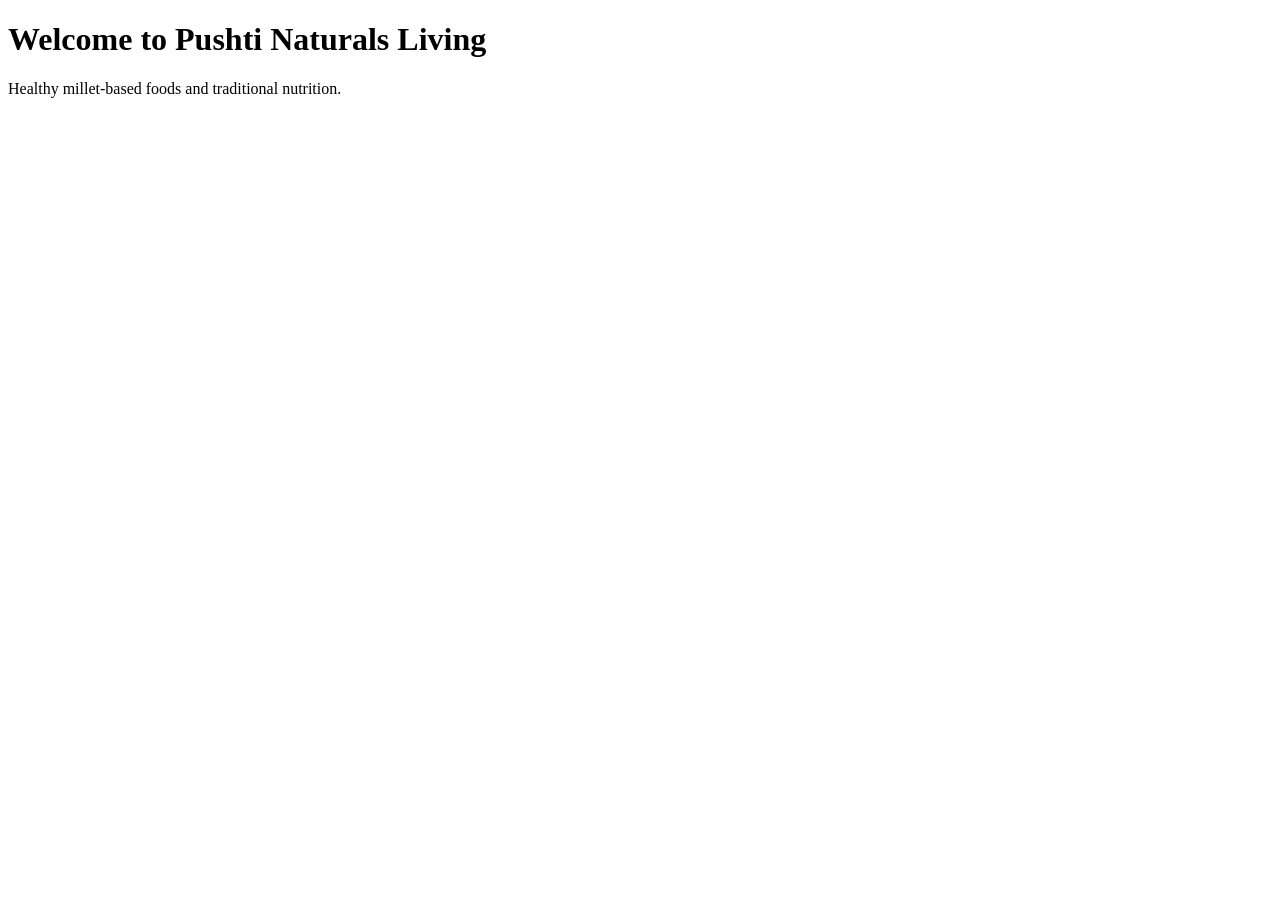
==== index.html @ 0b905f30 "Create index.html" ====
<!DOCTYPE html>
<html>
<head>
    <title>Pushti Naturals Living</title>
</head>
<body>
    <h1>Welcome to Pushti Naturals Living</h1>
    <p>Healthy millet-based foods and traditional nutrition.</p>
</body>
</html>
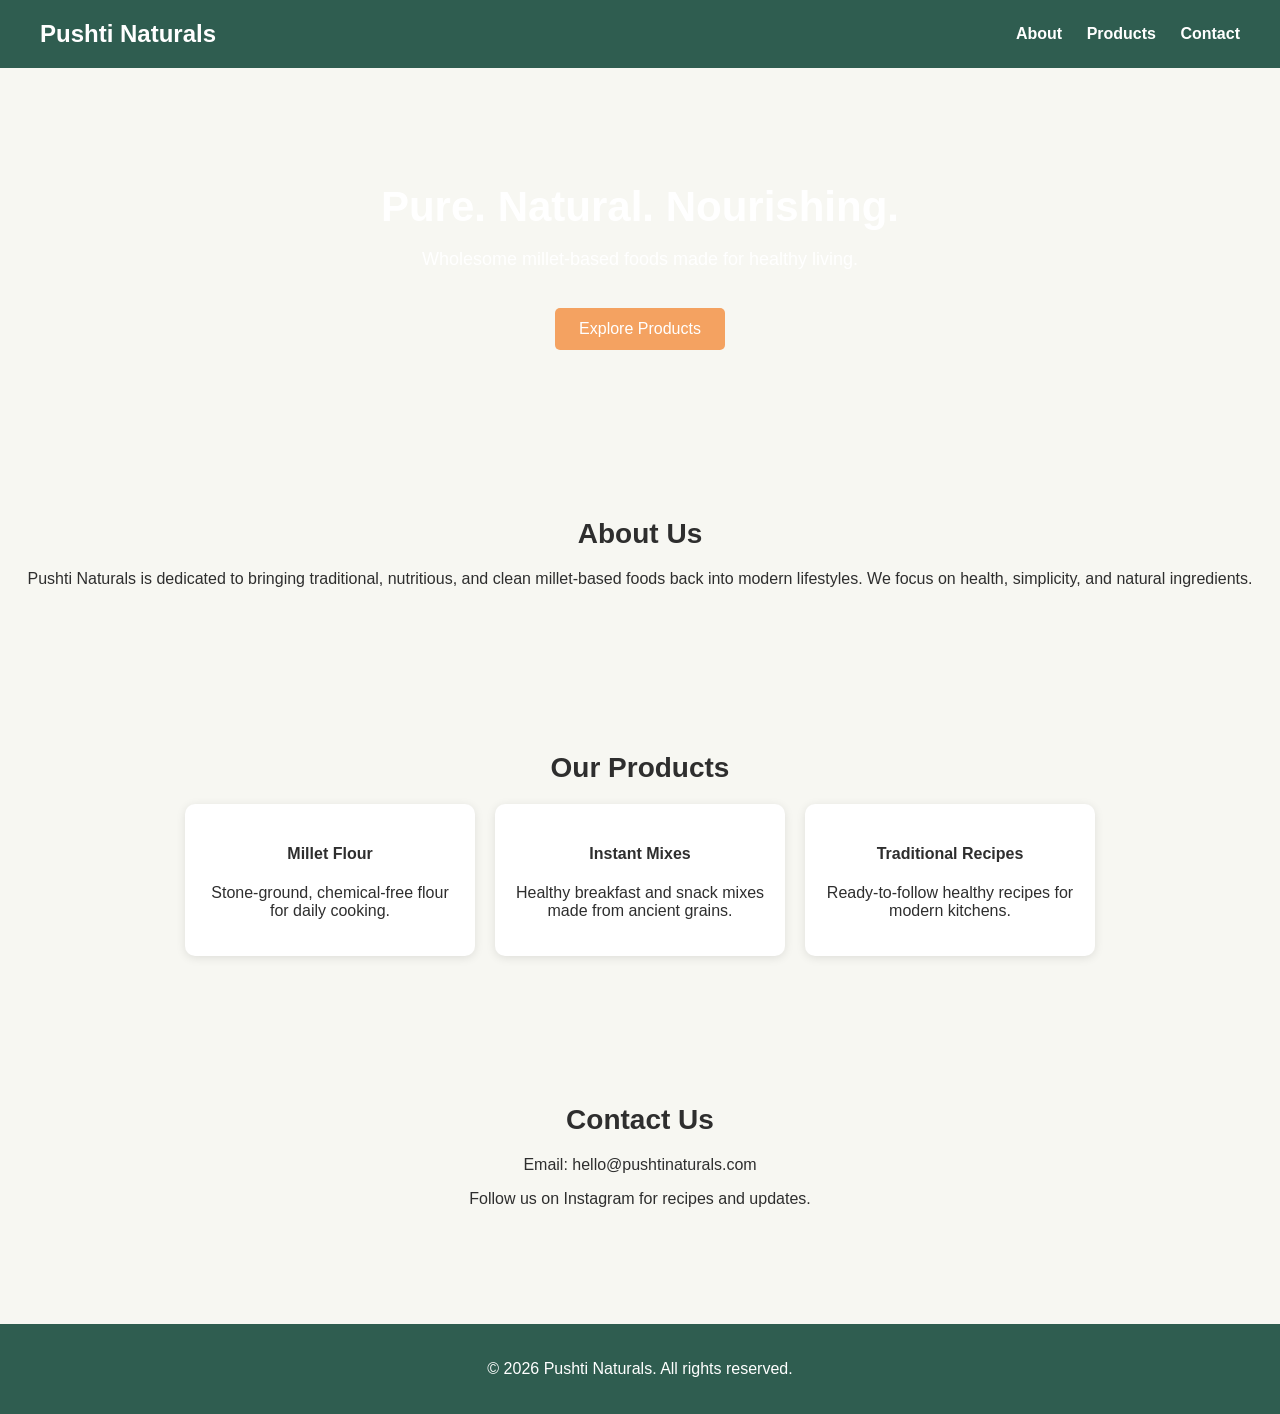
==== commit 7ea74fa0: "Revamp index.html with new layout and styles Updated the HTML structure and added styles for better " ====
--- a/index.html
+++ b/index.html
@@ -1,10 +1,171 @@
 <!DOCTYPE html>
-<html>
+<html lang="en">
 <head>
-    <title>Pushti Naturals Living</title>
+  <meta charset="UTF-8" />
+  <meta name="viewport" content="width=device-width, initial-scale=1.0" />
+  <title>Pushti Naturals</title>
+
+  <style>
+    body {
+      margin: 0;
+      font-family: Arial, sans-serif;
+      background-color: #f7f7f2;
+      color: #2e2e2e;
+    }
+
+    header {
+      background: #2f5d50;
+      color: white;
+      padding: 20px 40px;
+      display: flex;
+      justify-content: space-between;
+      align-items: center;
+    }
+
+    header h1 {
+      margin: 0;
+      font-size: 24px;
+    }
+
+    nav a {
+      color: white;
+      margin-left: 20px;
+      text-decoration: none;
+      font-weight: bold;
+    }
+
+    .hero {
+      text-align: center;
+      padding: 80px 20px;
+      background: url('https://images.unsplash.com/photo-1505576399279-565b52d4ac71') center/cover;
+      color: white;
+    }
+
+    .hero h2 {
+      font-size: 42px;
+      margin-bottom: 10px;
+    }
+
+    .hero p {
+      font-size: 18px;
+    }
+
+    .btn {
+      display: inline-block;
+      margin-top: 20px;
+      padding: 12px 24px;
+      background: #f4a261;
+      color: white;
+      text-decoration: none;
+      border-radius: 5px;
+    }
+
+    .section {
+      padding: 60px 20px;
+      text-align: center;
+    }
+
+    .section h3 {
+      font-size: 28px;
+      margin-bottom: 20px;
+    }
+
+    .products {
+      display: flex;
+      justify-content: center;
+      flex-wrap: wrap;
+      gap: 20px;
+    }
+
+    .card {
+      background: white;
+      padding: 20px;
+      width: 250px;
+      border-radius: 10px;
+      box-shadow: 0 2px 10px rgba(0,0,0,0.1);
+    }
+
+    footer {
+      background: #2f5d50;
+      color: white;
+      text-align: center;
+      padding: 20px;
+      margin-top: 40px;
+    }
+
+    @media (max-width: 768px) {
+      .hero h2 {
+        font-size: 28px;
+      }
+
+      .products {
+        flex-direction: column;
+        align-items: center;
+      }
+    }
+  </style>
 </head>
+
 <body>
-    <h1>Welcome to Pushti Naturals Living</h1>
-    <p>Healthy millet-based foods and traditional nutrition.</p>
+
+  <!-- Header -->
+  <header>
+    <h1>Pushti Naturals</h1>
+    <nav>
+      <a href="#about">About</a>
+      <a href="#products">Products</a>
+      <a href="#contact">Contact</a>
+    </nav>
+  </header>
+
+  <!-- Hero Section -->
+  <section class="hero">
+    <h2>Pure. Natural. Nourishing.</h2>
+    <p>Wholesome millet-based foods made for healthy living.</p>
+    <a href="#products" class="btn">Explore Products</a>
+  </section>
+
+  <!-- About -->
+  <section class="section" id="about">
+    <h3>About Us</h3>
+    <p>
+      Pushti Naturals is dedicated to bringing traditional, nutritious, and clean millet-based foods
+      back into modern lifestyles. We focus on health, simplicity, and natural ingredients.
+    </p>
+  </section>
+
+  <!-- Products -->
+  <section class="section" id="products">
+    <h3>Our Products</h3>
+    <div class="products">
+      <div class="card">
+        <h4>Millet Flour</h4>
+        <p>Stone-ground, chemical-free flour for daily cooking.</p>
+      </div>
+
+      <div class="card">
+        <h4>Instant Mixes</h4>
+        <p>Healthy breakfast and snack mixes made from ancient grains.</p>
+      </div>
+
+      <div class="card">
+        <h4>Traditional Recipes</h4>
+        <p>Ready-to-follow healthy recipes for modern kitchens.</p>
+      </div>
+    </div>
+  </section>
+
+  <!-- Contact -->
+  <section class="section" id="contact">
+    <h3>Contact Us</h3>
+    <p>Email: hello@pushtinaturals.com</p>
+    <p>Follow us on Instagram for recipes and updates.</p>
+  </section>
+
+  <!-- Footer -->
+  <footer>
+    <p>© 2026 Pushti Naturals. All rights reserved.</p>
+  </footer>
+
 </body>
 </html>
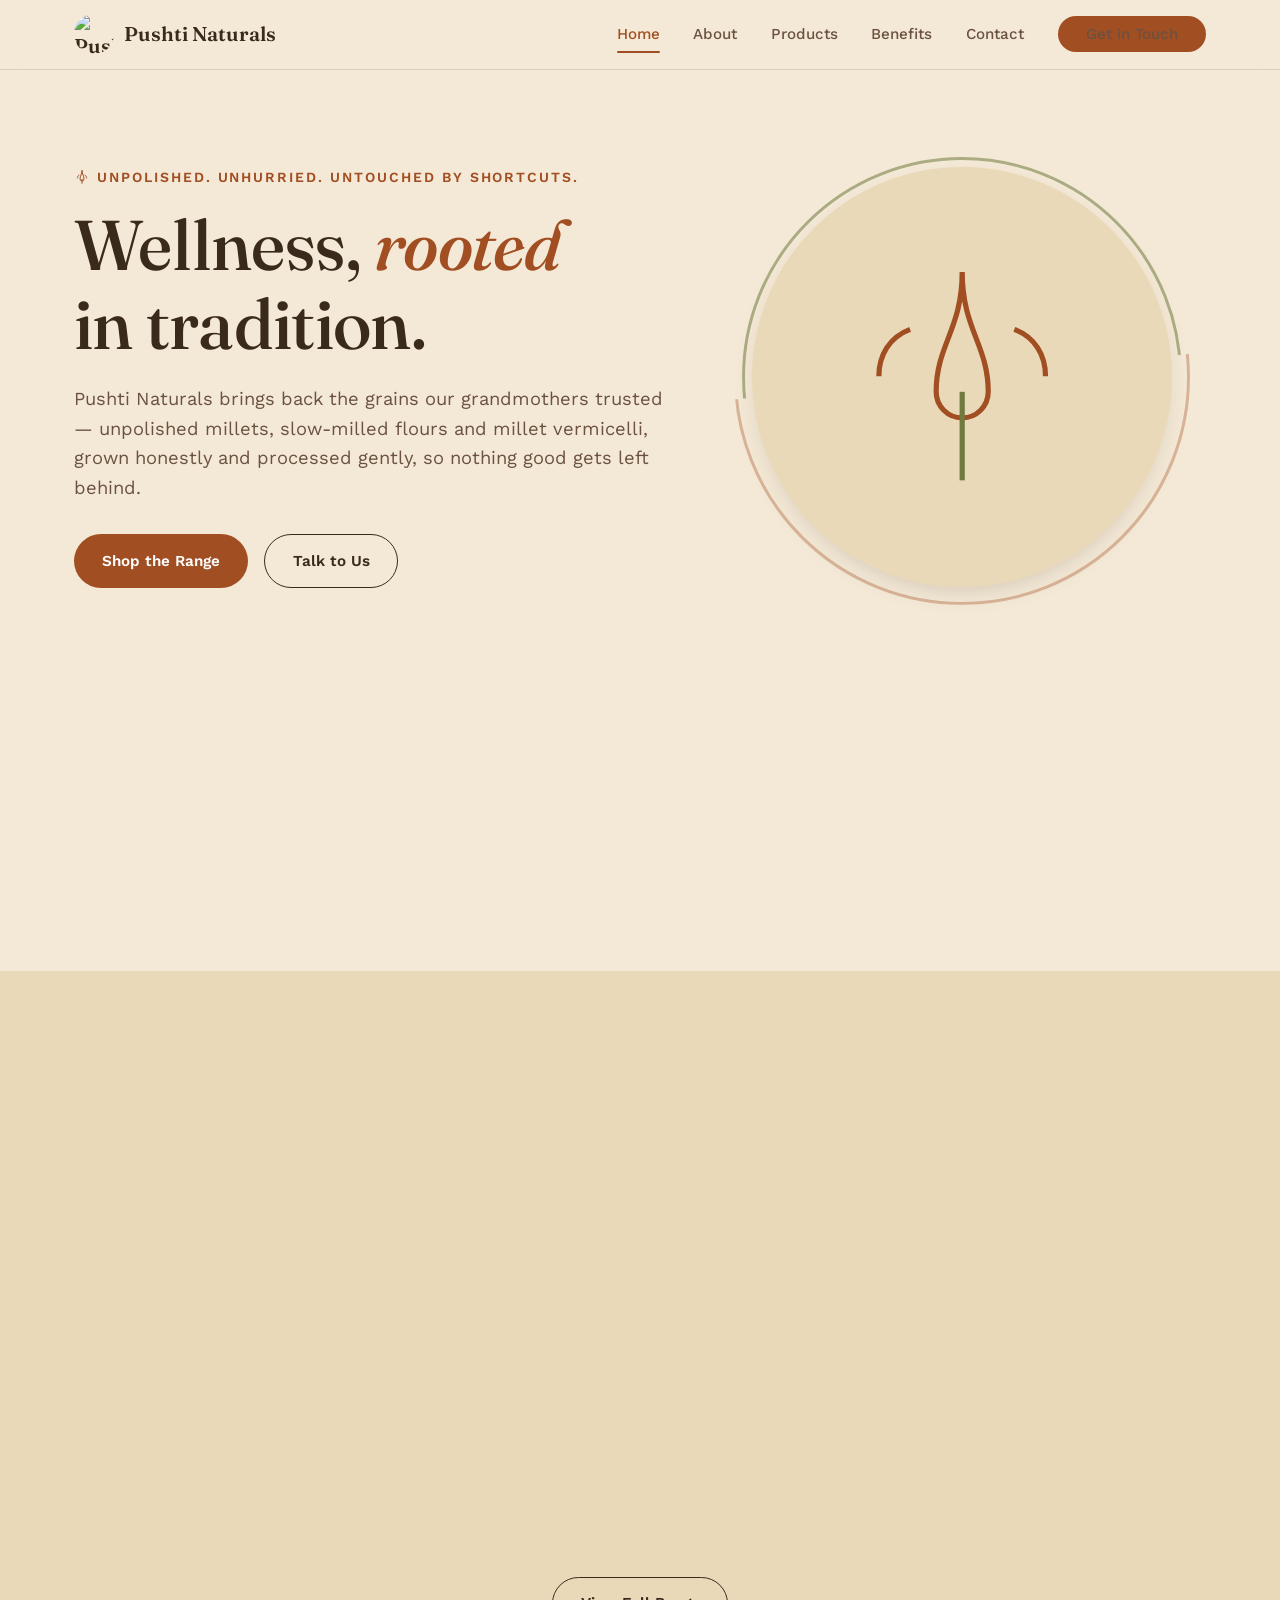
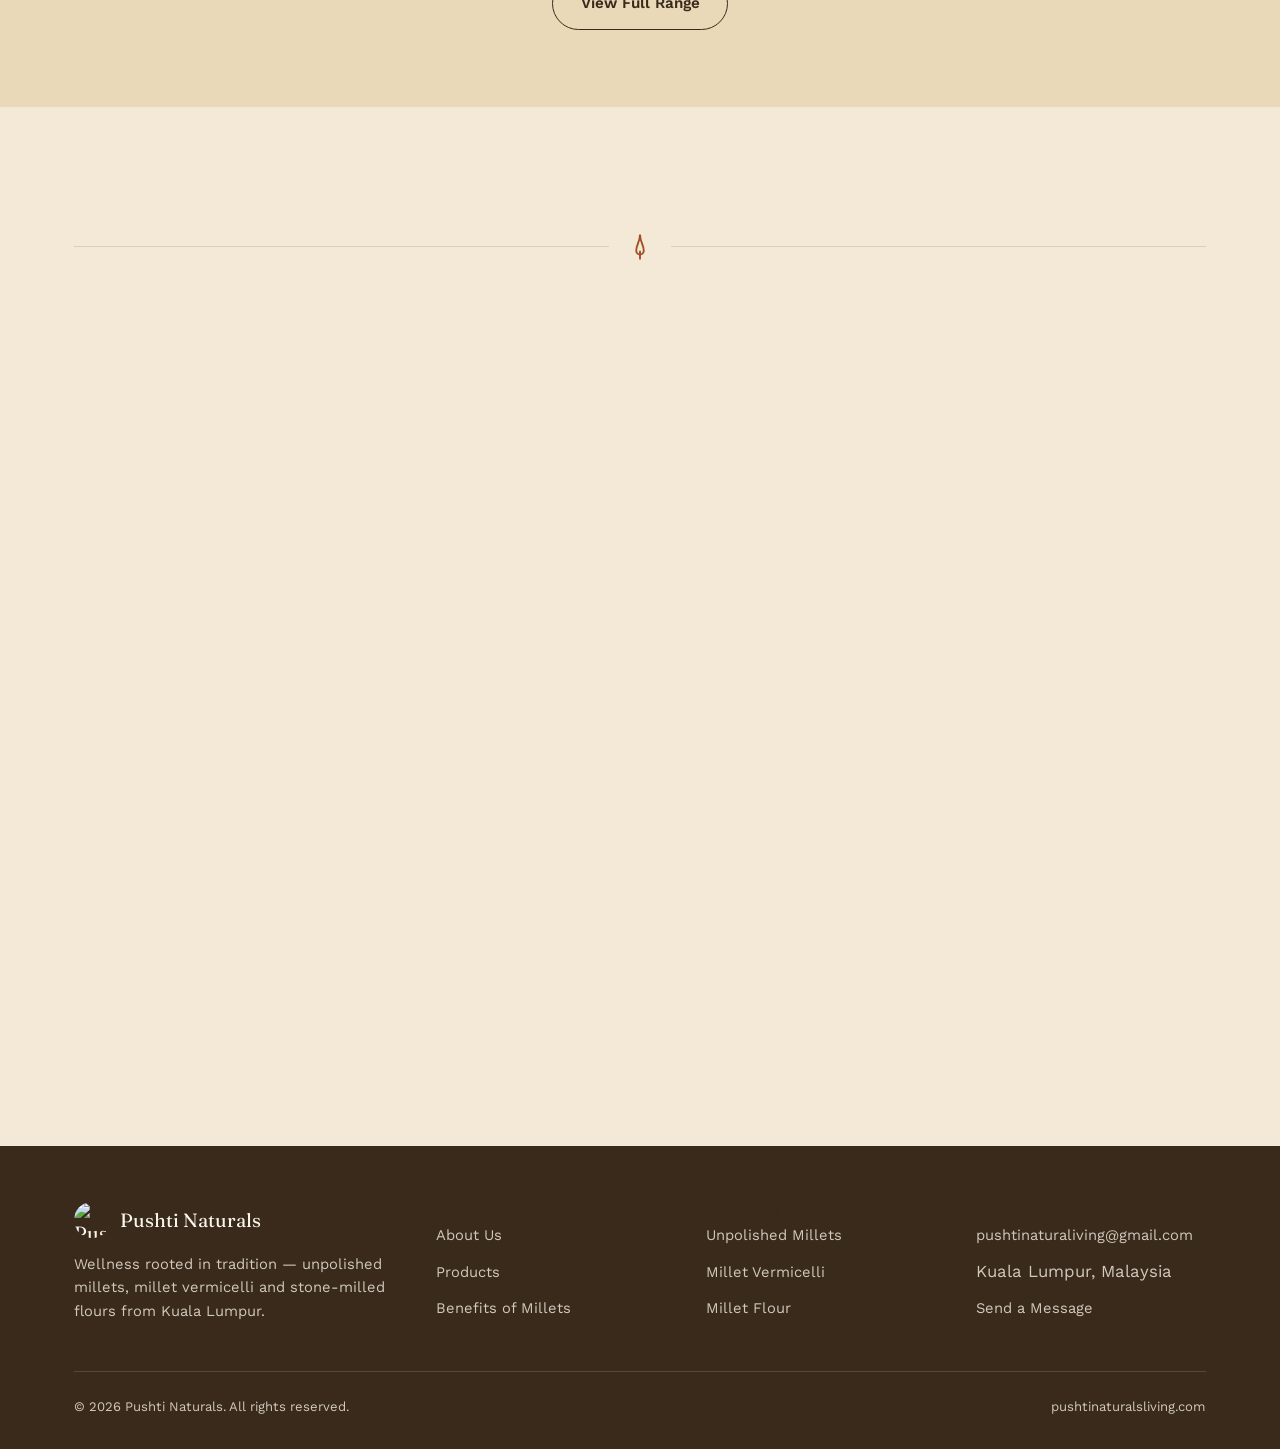
==== commit 5cc24ef4: "Enhance SEO and update page structure Updated meta tags for improved SEO and added Open Graph tags. " ====
--- a/index.html
+++ b/index.html
@@ -1,171 +1,250 @@
+
 <!DOCTYPE html>
 <html lang="en">
 <head>
-  <meta charset="UTF-8" />
-  <meta name="viewport" content="width=device-width, initial-scale=1.0" />
-  <title>Pushti Naturals</title>
-
-  <style>
-    body {
-      margin: 0;
-      font-family: Arial, sans-serif;
-      background-color: #f7f7f2;
-      color: #2e2e2e;
-    }
-
-    header {
-      background: #2f5d50;
-      color: white;
-      padding: 20px 40px;
-      display: flex;
-      justify-content: space-between;
-      align-items: center;
-    }
-
-    header h1 {
-      margin: 0;
-      font-size: 24px;
-    }
-
-    nav a {
-      color: white;
-      margin-left: 20px;
-      text-decoration: none;
-      font-weight: bold;
-    }
-
-    .hero {
-      text-align: center;
-      padding: 80px 20px;
-      background: url('https://images.unsplash.com/photo-1505576399279-565b52d4ac71') center/cover;
-      color: white;
-    }
-
-    .hero h2 {
-      font-size: 42px;
-      margin-bottom: 10px;
-    }
-
-    .hero p {
-      font-size: 18px;
-    }
-
-    .btn {
-      display: inline-block;
-      margin-top: 20px;
-      padding: 12px 24px;
-      background: #f4a261;
-      color: white;
-      text-decoration: none;
-      border-radius: 5px;
-    }
-
-    .section {
-      padding: 60px 20px;
-      text-align: center;
-    }
-
-    .section h3 {
-      font-size: 28px;
-      margin-bottom: 20px;
-    }
-
-    .products {
-      display: flex;
-      justify-content: center;
-      flex-wrap: wrap;
-      gap: 20px;
-    }
-
-    .card {
-      background: white;
-      padding: 20px;
-      width: 250px;
-      border-radius: 10px;
-      box-shadow: 0 2px 10px rgba(0,0,0,0.1);
-    }
-
-    footer {
-      background: #2f5d50;
-      color: white;
-      text-align: center;
-      padding: 20px;
-      margin-top: 40px;
-    }
-
-    @media (max-width: 768px) {
-      .hero h2 {
-        font-size: 28px;
-      }
-
-      .products {
-        flex-direction: column;
-        align-items: center;
-      }
-    }
-  </style>
+<meta charset="UTF-8" />
+<meta name="viewport" content="width=device-width, initial-scale=1.0" />
+<title>Pushti Naturals — Wellness Rooted in Tradition</title>
+<meta name="description" content="Pushti Naturals brings unpolished millets, millet vermicelli and stone-ground flours to your kitchen — natural, minimally processed foods rooted in tradition." />
+<meta name="theme-color" content="#F4E9D6" />
+
+<!-- Open Graph -->
+<meta property="og:title" content="Pushti Naturals — Wellness Rooted in Tradition" />
+<meta property="og:description" content="Unpolished millets, millet vermicelli and stone-ground flours, grown honestly and processed gently." />
+<meta property="og:type" content="website" />
+<meta property="og:url" content="https://pushtinaturalsliving.com/" />
+<meta property="og:image" content="assets/logo.jpg" />
+
+<link rel="icon" href="assets/logo.jpg" type="image/jpeg" />
+<link rel="canonical" href="https://pushtinaturalsliving.com/" />
+
+<link rel="preconnect" href="https://fonts.googleapis.com" />
+<link rel="preconnect" href="https://fonts.gstatic.com" crossorigin />
+<link href="https://fonts.googleapis.com/css2?family=Fraunces:ital,opsz,wght@0,9..144,300;0,9..144,500;0,9..144,600;1,9..144,500&family=Work+Sans:wght@400;500;600;700&display=swap" rel="stylesheet" />
+
+<link rel="stylesheet" href="css/style.css" />
 </head>
-
 <body>
 
-  <!-- Header -->
-  <header>
-    <h1>Pushti Naturals</h1>
-    <nav>
-      <a href="#about">About</a>
-      <a href="#products">Products</a>
-      <a href="#contact">Contact</a>
-    </nav>
-  </header>
-
-  <!-- Hero Section -->
-  <section class="hero">
-    <h2>Pure. Natural. Nourishing.</h2>
-    <p>Wholesome millet-based foods made for healthy living.</p>
-    <a href="#products" class="btn">Explore Products</a>
-  </section>
-
-  <!-- About -->
-  <section class="section" id="about">
-    <h3>About Us</h3>
-    <p>
-      Pushti Naturals is dedicated to bringing traditional, nutritious, and clean millet-based foods
-      back into modern lifestyles. We focus on health, simplicity, and natural ingredients.
-    </p>
-  </section>
-
-  <!-- Products -->
-  <section class="section" id="products">
-    <h3>Our Products</h3>
-    <div class="products">
-      <div class="card">
-        <h4>Millet Flour</h4>
-        <p>Stone-ground, chemical-free flour for daily cooking.</p>
-      </div>
-
-      <div class="card">
-        <h4>Instant Mixes</h4>
-        <p>Healthy breakfast and snack mixes made from ancient grains.</p>
-      </div>
-
-      <div class="card">
-        <h4>Traditional Recipes</h4>
-        <p>Ready-to-follow healthy recipes for modern kitchens.</p>
-      </div>
-    </div>
-  </section>
-
-  <!-- Contact -->
-  <section class="section" id="contact">
-    <h3>Contact Us</h3>
-    <p>Email: hello@pushtinaturals.com</p>
-    <p>Follow us on Instagram for recipes and updates.</p>
-  </section>
-
-  <!-- Footer -->
-  <footer>
-    <p>© 2026 Pushti Naturals. All rights reserved.</p>
-  </footer>
-
+<header class="site-header">
+  <nav class="nav container" aria-label="Primary">
+    <a href="index.html" class="nav__brand">
+      <img src="assets/logo.jpg" alt="Pushti Naturals logo" />
+      Pushti Naturals
+    </a>
+    <button class="nav__toggle" aria-label="Toggle menu" aria-expanded="false">
+      <span></span><span></span><span></span>
+    </button>
+    <div class="nav__links">
+      <a href="index.html" aria-current="page">Home</a>
+      <a href="about.html">About</a>
+      <a href="products.html">Products</a>
+      <a href="benefits.html">Benefits</a>
+      <a href="contact.html">Contact</a>
+      <a href="contact.html" class="btn btn--primary">Get in Touch</a>
+    </div>
+  </nav>
+</header>
+
+<main>
+
+  <!-- Hero -->
+  <section class="hero container">
+    <div class="hero__grid">
+      <div>
+        <span class="hero__eyebrow eyebrow">
+          <svg viewBox="0 0 24 24" fill="none" stroke="currentColor" stroke-width="1.5"><path d="M12 2c0 6-3 8-3 13a3 3 0 0 0 6 0c0-5-3-7-3-13Z"/><path d="M12 15V22"/><path d="M8 9c-2 1-3 3-3 5"/><path d="M16 9c2 1 3 3 3 5"/></svg>
+          Unpolished. Unhurried. Untouched by shortcuts.
+        </span>
+        <h1>Wellness, <em>rooted</em><br />in tradition.</h1>
+        <p class="lede">
+          Pushti Naturals brings back the grains our grandmothers trusted —
+          unpolished millets, slow-milled flours and millet vermicelli,
+          grown honestly and processed gently, so nothing good gets left behind.
+        </p>
+        <div class="hero__actions">
+          <a href="products.html" class="btn btn--primary">Shop the Range</a>
+          <a href="contact.html" class="btn btn--ghost">Talk to Us</a>
+        </div>
+      </div>
+      <div class="hero__art">
+        <div class="grain-ring">
+          <svg viewBox="0 0 100 100" fill="none" stroke="currentColor" stroke-width="2" style="color:var(--clr-rust)">
+            <path d="M50 10c0 22-10 28-10 46a10 10 0 0 0 20 0c0-18-10-24-10-46Z"/>
+            <path d="M30 32c-8 3-12 10-12 18" />
+            <path d="M70 32c8 3 12 10 12 18" />
+            <path d="M50 56V90" stroke="#707A3E"/>
+          </svg>
+        </div>
+      </div>
+    </div>
+  </section>
+
+  <!-- Intro -->
+  <section class="section container reveal">
+    <div class="split">
+      <div>
+        <span class="eyebrow">
+          <svg viewBox="0 0 24 24" fill="none" stroke="currentColor" stroke-width="1.5"><circle cx="12" cy="12" r="9"/><path d="M8 12l2.5 2.5L16 9"/></svg>
+          Our Promise
+        </span>
+        <h2>Food the way it was meant to be eaten.</h2>
+      </div>
+      <div>
+        <p>
+          Most millets on the shelf today are polished until little of their
+          fibre and character remains. We do the opposite. Every grain that
+          leaves our kitchen keeps its bran, its texture and its slow, steady
+          energy — because that's the whole point of eating naturally.
+        </p>
+      </div>
+    </div>
+  </section>
+
+  <!-- Featured products -->
+  <section class="section section--alt">
+    <div class="container">
+      <div class="section-head reveal">
+        <span class="eyebrow">
+          <svg viewBox="0 0 24 24" fill="none" stroke="currentColor" stroke-width="1.5"><path d="M4 12a8 8 0 1 0 16 0"/><path d="M4 12a8 8 0 1 1 16 0"/><path d="M12 4v16"/></svg>
+          What We Grow &amp; Grind
+        </span>
+        <h2>Featured products</h2>
+        <p>A small, honest range — five unpolished millets, one comforting vermicelli, and a flour milled fresh to order.</p>
+      </div>
+
+      <div class="grid grid--3">
+        <article class="card reveal">
+          <div class="card__icon">
+            <svg viewBox="0 0 24 24" fill="none" stroke="currentColor" stroke-width="1.5"><path d="M12 2c0 6-3 8-3 13a3 3 0 0 0 6 0c0-5-3-7-3-13Z"/><path d="M8 9c-2 1-3 3-3 5"/><path d="M16 9c2 1 3 3 3 5"/></svg>
+          </div>
+          <h3>Unpolished Millets</h3>
+          <p>Finger, barnyard, foxtail, kodo and little millet — each left whole, with its bran and germ intact.</p>
+          <div class="card__tag-row">
+            <span class="tag">Gluten-Free</span>
+            <span class="tag">High Fibre</span>
+          </div>
+        </article>
+
+        <article class="card reveal">
+          <div class="card__icon">
+            <svg viewBox="0 0 24 24" fill="none" stroke="currentColor" stroke-width="1.5"><path d="M4 6c4 0 4 4 8 4s4-4 8-4"/><path d="M4 12c4 0 4 4 8 4s4-4 8-4"/><path d="M4 18c4 0 4 4 8 4s4-4 8-4" transform="translate(0,-4)"/></svg>
+          </div>
+          <h3>Millet Vermicelli</h3>
+          <p>The comfort of everyday vermicelli, remade from millet — light, quick to cook, kind to digestion.</p>
+          <div class="card__tag-row">
+            <span class="tag">Quick Cook</span>
+            <span class="tag">No Refined Flour</span>
+          </div>
+        </article>
+
+        <article class="card reveal">
+          <div class="card__icon">
+            <svg viewBox="0 0 24 24" fill="none" stroke="currentColor" stroke-width="1.5"><path d="M6 3h12l-1 14a4 4 0 0 1-4 4h-2a4 4 0 0 1-4-4L6 3Z"/><path d="M9 8h6"/></svg>
+          </div>
+          <h3>Stone-Milled Flour</h3>
+          <p>Millets ground slow and fresh, keeping the nutrition intact instead of lost to heat and time.</p>
+          <div class="card__tag-row">
+            <span class="tag">Freshly Milled</span>
+            <span class="tag">No Additives</span>
+          </div>
+        </article>
+      </div>
+
+      <div class="center" style="margin-top: 2.5rem;">
+        <a href="products.html" class="btn btn--ghost">View Full Range</a>
+      </div>
+    </div>
+  </section>
+
+  <!-- Why millets teaser -->
+  <section class="section container">
+    <div class="wheat-divider" aria-hidden="true">
+      <svg viewBox="0 0 24 24" fill="none" stroke="currentColor" stroke-width="1.5"><path d="M12 2c0 6-3 8-3 13a3 3 0 0 0 6 0c0-5-3-7-3-13Z"/><path d="M12 15V22"/></svg>
+    </div>
+    <div class="section-head center reveal">
+      <span class="eyebrow"><svg viewBox="0 0 24 24" fill="none" stroke="currentColor" stroke-width="1.5"><circle cx="12" cy="12" r="9"/><path d="M12 7v5l3 3"/></svg> Why It Matters</span>
+      <h2>Small grains, old wisdom.</h2>
+      <p>Millets fed generations before refined rice and wheat took over our plates. We're simply bringing that wisdom back.</p>
+    </div>
+
+    <div class="grid grid--3">
+      <article class="card reveal">
+        <div class="card__icon"><svg viewBox="0 0 24 24" fill="none" stroke="currentColor" stroke-width="1.5"><path d="M12 21s-7-4.5-9-9a5 5 0 0 1 9-4 5 5 0 0 1 9 4c-2 4.5-9 9-9 9Z"/></svg></div>
+        <h3>Gentle on Digestion</h3>
+        <p>Naturally fibre-rich and easy on the stomach, the way whole grains have always been.</p>
+      </article>
+      <article class="card reveal">
+        <div class="card__icon"><svg viewBox="0 0 24 24" fill="none" stroke="currentColor" stroke-width="1.5"><path d="M12 2 4 6v6c0 5 3.5 8.5 8 10 4.5-1.5 8-5 8-10V6l-8-4Z"/></svg></div>
+        <h3>Nothing Hidden</h3>
+        <p>No polishing, no bleaching, no shortcuts — just the grain, as it grew.</p>
+      </article>
+      <article class="card reveal">
+        <div class="card__icon"><svg viewBox="0 0 24 24" fill="none" stroke="currentColor" stroke-width="1.5"><path d="M5 12h14M12 5l7 7-7 7"/></svg></div>
+        <h3>Rooted in Tradition</h3>
+        <p>Recipes and grains that have quietly nourished homes for generations.</p>
+      </article>
+    </div>
+  </section>
+
+  <!-- CTA -->
+  <section class="container" style="padding-bottom: clamp(3.5rem, 6vw, 6.5rem);">
+    <div class="cta-band reveal">
+      <div>
+        <h2>Ready to bring millets home?</h2>
+        <p>Browse the full range or write to us — we're happy to help you get started.</p>
+      </div>
+      <div style="display:flex; gap:1rem; flex-wrap:wrap;">
+        <a href="products.html" class="btn btn--on-dark">Shop the Range</a>
+        <a href="contact.html" class="btn" style="background:var(--clr-paper); color:var(--clr-brown-deep);">Contact Us</a>
+      </div>
+    </div>
+  </section>
+
+</main>
+
+<footer class="site-footer">
+  <div class="container">
+    <div class="footer__grid">
+      <div>
+        <div class="footer__brand">
+          <img src="assets/logo.jpg" alt="Pushti Naturals logo" />
+          Pushti Naturals
+        </div>
+        <p>Wellness rooted in tradition — unpolished millets, millet vermicelli and stone-milled flours from Kuala Lumpur.</p>
+      </div>
+      <div>
+        <h4>Explore</h4>
+        <ul>
+          <li><a href="about.html">About Us</a></li>
+          <li><a href="products.html">Products</a></li>
+          <li><a href="benefits.html">Benefits of Millets</a></li>
+        </ul>
+      </div>
+      <div>
+        <h4>Products</h4>
+        <ul>
+          <li><a href="products.html#millets">Unpolished Millets</a></li>
+          <li><a href="products.html#vermicelli">Millet Vermicelli</a></li>
+          <li><a href="products.html#flour">Millet Flour</a></li>
+        </ul>
+      </div>
+      <div>
+        <h4>Contact</h4>
+        <ul>
+          <li><a href="mailto:pushtinaturaliving@gmail.com">pushtinaturaliving@gmail.com</a></li>
+          <li>Kuala Lumpur, Malaysia</li>
+          <li><a href="contact.html">Send a Message</a></li>
+        </ul>
+      </div>
+    </div>
+    <div class="footer__bottom">
+      <span>&copy; <span data-year>2026</span> Pushti Naturals. All rights reserved.</span>
+      <span>pushtinaturalsliving.com</span>
+    </div>
+  </div>
+</footer>
+
+<script src="js/main.js"></script>
 </body>
 </html>
--- a/css/style.css
+++ b/css/style.css
@@ -0,0 +1,568 @@
+/* ==========================================================================
+   Pushti Naturals — Stylesheet
+   Wellness Rooted in Tradition
+   ========================================================================== */
+
+/* ---- Design tokens -------------------------------------------------- */
+:root {
+  /* Color palette — pulled from the brand mark: toasted wheat, moss ring,
+     soil brown, oat cream. Nothing off-the-shelf. */
+  --clr-cream:        #F4E9D6;   /* base background, matches logo backdrop */
+  --clr-cream-deep:    #EAD9B8;   /* section alt background */
+  --clr-paper:         #FBF6EC;   /* card surface, lighter than base */
+  --clr-brown-deep:    #3A2A1C;   /* headings, primary text */
+  --clr-brown-soft:    #6B5240;   /* body text */
+  --clr-rust:          #A24E23;   /* primary accent — wheat-head rust */
+  --clr-rust-dark:     #7E3A18;
+  --clr-olive:         #707A3E;   /* secondary accent — ring green */
+  --clr-olive-dark:    #545C2E;
+  --clr-white:         #FFFFFF;
+  --clr-line:          rgba(58, 42, 28, 0.14);
+
+  /* Type */
+  --font-display: "Fraunces", "Iowan Old Style", Georgia, serif;
+  --font-body: "Work Sans", "Segoe UI", sans-serif;
+
+  /* Scale */
+  --fs-h1: clamp(2.4rem, 5vw + 1rem, 4.4rem);
+  --fs-h2: clamp(1.8rem, 2.6vw + 1rem, 2.8rem);
+  --fs-h3: clamp(1.25rem, 1.2vw + 1rem, 1.6rem);
+  --fs-body: 1.05rem;
+  --fs-small: 0.875rem;
+
+  /* Layout */
+  --max-width: 1180px;
+  --radius-md: 14px;
+  --radius-lg: 28px;
+  --shadow-card: 0 10px 30px -14px rgba(58, 42, 28, 0.28);
+  --transition: 220ms ease;
+}
+
+/* ---- Reset ------------------------------------------------------------ */
+*, *::before, *::after { box-sizing: border-box; }
+html { scroll-behavior: smooth; }
+body, h1, h2, h3, h4, p, ul, figure { margin: 0; }
+ul { padding: 0; list-style: none; }
+img { max-width: 100%; display: block; }
+a { color: inherit; text-decoration: none; }
+button { font: inherit; cursor: pointer; }
+
+@media (prefers-reduced-motion: reduce) {
+  html { scroll-behavior: auto; }
+  *, *::before, *::after {
+    animation-duration: 0.01ms !important;
+    animation-iteration-count: 1 !important;
+    transition-duration: 0.01ms !important;
+    scroll-behavior: auto !important;
+  }
+}
+
+body {
+  font-family: var(--font-body);
+  font-size: var(--fs-body);
+  color: var(--clr-brown-soft);
+  background: var(--clr-cream);
+  line-height: 1.6;
+  -webkit-font-smoothing: antialiased;
+}
+
+h1, h2, h3, h4 {
+  font-family: var(--font-display);
+  color: var(--clr-brown-deep);
+  line-height: 1.12;
+  font-weight: 600;
+}
+
+h1 { font-size: var(--fs-h1); font-weight: 500; letter-spacing: -0.01em; }
+h2 { font-size: var(--fs-h2); font-weight: 500; }
+h3 { font-size: var(--fs-h3); font-weight: 600; }
+
+p { max-width: 62ch; }
+
+.eyebrow {
+  display: inline-flex;
+  align-items: center;
+  gap: 0.5em;
+  font-family: var(--font-body);
+  font-size: var(--fs-small);
+  font-weight: 600;
+  letter-spacing: 0.14em;
+  text-transform: uppercase;
+  color: var(--clr-rust);
+}
+
+.eyebrow svg { width: 16px; height: 16px; }
+
+:focus-visible {
+  outline: 3px solid var(--clr-olive);
+  outline-offset: 3px;
+}
+
+/* ---- Layout helpers ---------------------------------------------------- */
+.container {
+  width: 100%;
+  max-width: var(--max-width);
+  margin-inline: auto;
+  padding-inline: 1.5rem;
+}
+
+.section { padding-block: clamp(3.5rem, 6vw, 6.5rem); }
+.section--alt { background: var(--clr-cream-deep); }
+.section--brown {
+  background: var(--clr-brown-deep);
+  color: #E6DCCC;
+}
+.section--brown h2, .section--brown h3 { color: var(--clr-paper); }
+
+.section-head {
+  max-width: 640px;
+  margin-bottom: 2.75rem;
+}
+.section-head p { margin-top: 0.9rem; color: var(--clr-brown-soft); }
+
+.grid {
+  display: grid;
+  gap: 1.75rem;
+}
+.grid--3 { grid-template-columns: repeat(3, 1fr); }
+.grid--2 { grid-template-columns: repeat(2, 1fr); }
+
+@media (max-width: 900px) {
+  .grid--3 { grid-template-columns: repeat(2, 1fr); }
+}
+@media (max-width: 620px) {
+  .grid--3, .grid--2 { grid-template-columns: 1fr; }
+}
+
+/* ---- Buttons ------------------------------------------------------------ */
+.btn {
+  display: inline-flex;
+  align-items: center;
+  gap: 0.6rem;
+  padding: 0.85rem 1.7rem;
+  border-radius: 999px;
+  font-weight: 600;
+  font-size: 0.95rem;
+  border: 1.5px solid transparent;
+  transition: transform var(--transition), background var(--transition), color var(--transition), border-color var(--transition);
+}
+.btn:hover { transform: translateY(-2px); }
+
+.btn--primary {
+  background: var(--clr-rust);
+  color: var(--clr-white);
+}
+.btn--primary:hover { background: var(--clr-rust-dark); }
+
+.btn--ghost {
+  background: transparent;
+  border-color: var(--clr-brown-deep);
+  color: var(--clr-brown-deep);
+}
+.btn--ghost:hover { background: var(--clr-brown-deep); color: var(--clr-paper); }
+
+.btn--on-dark {
+  background: transparent;
+  border-color: rgba(251, 246, 236, 0.5);
+  color: var(--clr-paper);
+}
+.btn--on-dark:hover { background: var(--clr-paper); color: var(--clr-brown-deep); }
+
+/* ---- Site header / nav --------------------------------------------------- */
+.site-header {
+  position: sticky;
+  top: 0;
+  z-index: 50;
+  background: rgba(244, 233, 214, 0.9);
+  backdrop-filter: blur(10px);
+  border-bottom: 1px solid var(--clr-line);
+}
+
+.nav {
+  display: flex;
+  align-items: center;
+  justify-content: space-between;
+  padding-block: 0.9rem;
+}
+
+.nav__brand {
+  display: flex;
+  align-items: center;
+  gap: 0.65rem;
+  font-family: var(--font-display);
+  font-size: 1.25rem;
+  font-weight: 600;
+  color: var(--clr-brown-deep);
+}
+.nav__brand img { width: 40px; height: 40px; border-radius: 50%; object-fit: cover; }
+
+.nav__links {
+  display: flex;
+  gap: 2.1rem;
+  align-items: center;
+}
+.nav__links a {
+  font-size: 0.95rem;
+  font-weight: 500;
+  color: var(--clr-brown-soft);
+  position: relative;
+  padding-block: 0.3rem;
+  transition: color var(--transition);
+}
+.nav__links a:hover, .nav__links a[aria-current="page"] { color: var(--clr-rust); }
+.nav__links a[aria-current="page"]::after {
+  content: "";
+  position: absolute;
+  left: 0; right: 0; bottom: -2px;
+  height: 2px;
+  background: var(--clr-rust);
+  border-radius: 2px;
+}
+
+.nav__toggle {
+  display: none;
+  background: none;
+  border: none;
+  width: 40px;
+  height: 40px;
+  position: relative;
+}
+.nav__toggle span {
+  position: absolute;
+  left: 8px; right: 8px;
+  height: 2px;
+  background: var(--clr-brown-deep);
+  transition: transform var(--transition), opacity var(--transition);
+}
+.nav__toggle span:nth-child(1) { top: 13px; }
+.nav__toggle span:nth-child(2) { top: 19px; }
+.nav__toggle span:nth-child(3) { top: 25px; }
+.nav__toggle.is-open span:nth-child(1) { transform: translateY(6px) rotate(45deg); }
+.nav__toggle.is-open span:nth-child(2) { opacity: 0; }
+.nav__toggle.is-open span:nth-child(3) { transform: translateY(-6px) rotate(-45deg); }
+
+@media (max-width: 820px) {
+  .nav__toggle { display: block; }
+  .nav__links {
+    position: absolute;
+    top: 100%; left: 0; right: 0;
+    flex-direction: column;
+    align-items: flex-start;
+    gap: 0;
+    background: var(--clr-cream);
+    border-bottom: 1px solid var(--clr-line);
+    max-height: 0;
+    overflow: hidden;
+    transition: max-height var(--transition);
+  }
+  .nav__links.is-open { max-height: 420px; }
+  .nav__links a {
+    width: 100%;
+    padding: 1rem 1.5rem;
+    border-top: 1px solid var(--clr-line);
+  }
+  .nav__links .btn { margin: 1rem 1.5rem; }
+}
+
+/* ---- Hero ---------------------------------------------------------------- */
+.hero {
+  position: relative;
+  overflow: hidden;
+  padding-block: clamp(3rem, 8vw, 6rem);
+}
+
+.hero__grid {
+  display: grid;
+  grid-template-columns: 1.1fr 0.9fr;
+  gap: 3rem;
+  align-items: center;
+}
+
+.hero__eyebrow { margin-bottom: 1.1rem; }
+
+.hero h1 { margin-bottom: 1.3rem; }
+.hero h1 em {
+  font-style: italic;
+  color: var(--clr-rust);
+}
+
+.hero p.lede {
+  font-size: 1.15rem;
+  color: var(--clr-brown-soft);
+  margin-bottom: 2rem;
+}
+
+.hero__actions {
+  display: flex;
+  gap: 1rem;
+  flex-wrap: wrap;
+}
+
+.hero__art {
+  position: relative;
+  display: grid;
+  place-items: center;
+}
+
+.grain-ring {
+  position: relative;
+  width: min(100%, 420px);
+  aspect-ratio: 1;
+  border-radius: 50%;
+  background: var(--clr-cream-deep);
+  display: grid;
+  place-items: center;
+  box-shadow: var(--shadow-card);
+}
+.grain-ring svg { width: 62%; height: 62%; }
+
+.grain-ring::before, .grain-ring::after {
+  content: "";
+  position: absolute;
+  inset: -10px;
+  border-radius: 50%;
+  border: 3px solid var(--clr-olive);
+  opacity: 0.55;
+  clip-path: polygon(0 0, 100% 0, 100% 45%, 0 55%);
+}
+.grain-ring::after {
+  border-color: var(--clr-rust);
+  inset: -18px;
+  opacity: 0.35;
+  clip-path: polygon(0 55%, 100% 45%, 100% 100%, 0 100%);
+}
+
+@media (max-width: 900px) {
+  .hero__grid { grid-template-columns: 1fr; }
+  .hero__art { order: -1; }
+  .grain-ring { width: min(100%, 280px); }
+}
+
+/* ---- Wheat divider (signature motif) -------------------------------- */
+.wheat-divider {
+  display: flex;
+  align-items: center;
+  gap: 1rem;
+  color: var(--clr-rust);
+  margin-block: 3rem;
+}
+.wheat-divider::before, .wheat-divider::after {
+  content: "";
+  flex: 1;
+  height: 1px;
+  background: var(--clr-line);
+}
+.wheat-divider svg { width: 30px; height: 30px; }
+
+/* ---- Cards ------------------------------------------------------------- */
+.card {
+  background: var(--clr-paper);
+  border-radius: var(--radius-md);
+  padding: 2rem 1.75rem;
+  box-shadow: var(--shadow-card);
+  transition: transform var(--transition), box-shadow var(--transition);
+}
+.card:hover { transform: translateY(-4px); }
+
+.card__icon {
+  width: 56px;
+  height: 56px;
+  border-radius: 50%;
+  background: var(--clr-cream-deep);
+  color: var(--clr-rust);
+  display: grid;
+  place-items: center;
+  margin-bottom: 1.25rem;
+}
+.card__icon svg { width: 30px; height: 30px; }
+
+.card h3 { margin-bottom: 0.6rem; }
+.card p { font-size: 0.98rem; }
+
+.card__tag-row {
+  display: flex;
+  gap: 0.5rem;
+  flex-wrap: wrap;
+  margin-top: 1.1rem;
+}
+.tag {
+  font-size: 0.72rem;
+  font-weight: 600;
+  letter-spacing: 0.04em;
+  text-transform: uppercase;
+  color: var(--clr-olive-dark);
+  background: rgba(112, 122, 62, 0.12);
+  padding: 0.3rem 0.65rem;
+  border-radius: 999px;
+}
+
+/* Product card image band */
+.product-card__art {
+  aspect-ratio: 4 / 3;
+  border-radius: var(--radius-md);
+  background: linear-gradient(155deg, var(--clr-cream-deep), var(--clr-cream));
+  display: grid;
+  place-items: center;
+  margin-bottom: 1.5rem;
+  overflow: hidden;
+}
+.product-card__art svg { width: 46%; height: 46%; color: var(--clr-rust); }
+
+/* ---- Fade-in on scroll --------------------------------------------------- */
+.reveal {
+  opacity: 0;
+  transform: translateY(18px);
+  transition: opacity 700ms ease, transform 700ms ease;
+}
+.reveal.is-visible {
+  opacity: 1;
+  transform: translateY(0);
+}
+
+/* ---- CTA band ------------------------------------------------------------ */
+.cta-band {
+  background: var(--clr-brown-deep);
+  color: var(--clr-paper);
+  border-radius: var(--radius-lg);
+  padding: clamp(2.5rem, 5vw, 4rem);
+  display: flex;
+  align-items: center;
+  justify-content: space-between;
+  gap: 2rem;
+  flex-wrap: wrap;
+}
+.cta-band h2 { color: var(--clr-paper); margin-bottom: 0.5rem; }
+.cta-band p { color: rgba(251, 246, 236, 0.75); }
+
+/* ---- Footer ---------------------------------------------------------- */
+.site-footer {
+  background: var(--clr-brown-deep);
+  color: rgba(251, 246, 236, 0.78);
+  padding-block: 3.5rem 2rem;
+}
+.footer__grid {
+  display: grid;
+  grid-template-columns: 1.4fr 1fr 1fr 1fr;
+  gap: 2.5rem;
+  padding-bottom: 2.5rem;
+  border-bottom: 1px solid rgba(251, 246, 236, 0.14);
+}
+.footer__brand {
+  display: flex;
+  align-items: center;
+  gap: 0.65rem;
+  color: var(--clr-paper);
+  font-family: var(--font-display);
+  font-size: 1.2rem;
+  margin-bottom: 0.9rem;
+}
+.footer__brand img { width: 36px; height: 36px; border-radius: 50%; }
+.footer h4 {
+  color: var(--clr-paper);
+  font-family: var(--font-body);
+  font-size: 0.85rem;
+  letter-spacing: 0.08em;
+  text-transform: uppercase;
+  margin-bottom: 1rem;
+}
+.footer__grid a, .footer__grid p { font-size: 0.92rem; }
+.footer__grid li { margin-bottom: 0.6rem; }
+.footer__grid a:hover { color: var(--clr-paper); }
+.footer__bottom {
+  display: flex;
+  justify-content: space-between;
+  flex-wrap: wrap;
+  gap: 0.75rem;
+  padding-top: 1.5rem;
+  font-size: 0.82rem;
+}
+
+@media (max-width: 780px) {
+  .footer__grid { grid-template-columns: 1fr 1fr; }
+}
+@media (max-width: 480px) {
+  .footer__grid { grid-template-columns: 1fr; }
+}
+
+/* ---- Page banner (inner pages) --------------------------------------- */
+.page-banner {
+  padding-block: clamp(2.75rem, 6vw, 4.5rem) 2rem;
+}
+.page-banner h1 { font-size: clamp(2rem, 4vw, 3rem); }
+.page-banner p { margin-top: 1rem; font-size: 1.05rem; }
+
+/* ---- Benefit list ------------------------------------------------------ */
+.benefit-row {
+  display: grid;
+  grid-template-columns: 64px 1fr;
+  gap: 1.5rem;
+  padding-block: 2rem;
+  border-top: 1px solid var(--clr-line);
+}
+.benefit-row:last-child { border-bottom: 1px solid var(--clr-line); }
+.benefit-row__icon {
+  width: 56px; height: 56px;
+  border-radius: 50%;
+  background: var(--clr-paper);
+  color: var(--clr-rust);
+  display: grid; place-items: center;
+  box-shadow: var(--shadow-card);
+}
+.benefit-row__icon svg { width: 28px; height: 28px; }
+
+/* ---- Form --------------------------------------------------------------- */
+.form {
+  display: grid;
+  gap: 1.3rem;
+  max-width: 560px;
+}
+.field { display: grid; gap: 0.5rem; }
+.field label { font-size: 0.88rem; font-weight: 600; color: var(--clr-brown-deep); }
+.field input, .field textarea {
+  font: inherit;
+  padding: 0.9rem 1rem;
+  border-radius: 10px;
+  border: 1.5px solid var(--clr-line);
+  background: var(--clr-paper);
+  color: var(--clr-brown-deep);
+  transition: border-color var(--transition);
+}
+.field input:focus, .field textarea:focus {
+  border-color: var(--clr-rust);
+  outline: none;
+}
+.field textarea { resize: vertical; min-height: 140px; }
+.form__status {
+  font-size: 0.92rem;
+  font-weight: 600;
+  min-height: 1.2em;
+}
+.form__status[data-state="success"] { color: var(--clr-olive-dark); }
+.form__status[data-state="error"] { color: var(--clr-rust-dark); }
+
+.contact-details {
+  display: grid;
+  gap: 1.5rem;
+}
+.contact-details__item h4 {
+  font-family: var(--font-body);
+  font-size: 0.82rem;
+  text-transform: uppercase;
+  letter-spacing: 0.08em;
+  color: var(--clr-olive-dark);
+  margin-bottom: 0.35rem;
+}
+
+/* ---- Misc utility ------------------------------------------------------- */
+.stack { display: grid; gap: 1.25rem; }
+.split {
+  display: grid;
+  grid-template-columns: 1fr 1fr;
+  gap: 3rem;
+  align-items: center;
+}
+@media (max-width: 860px) {
+  .split { grid-template-columns: 1fr; }
+}
+.center { text-align: center; margin-inline: auto; }
+
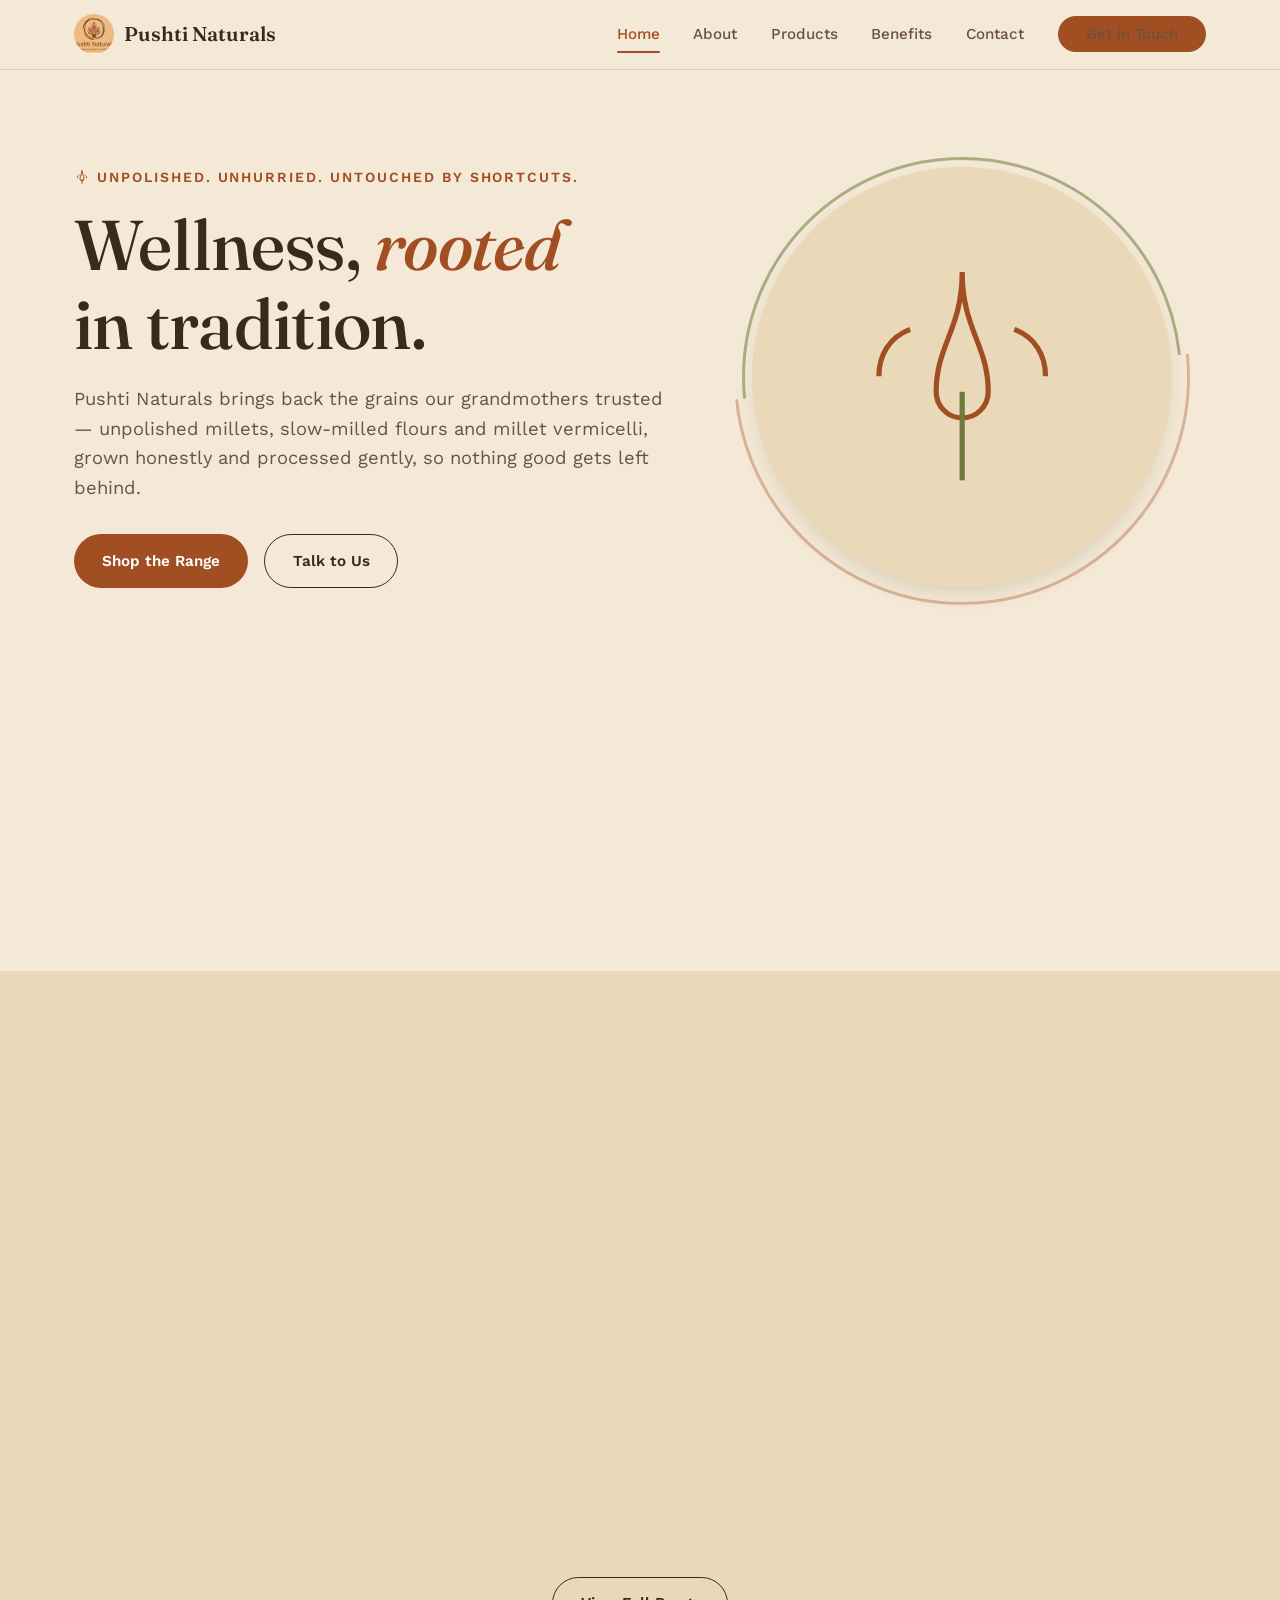
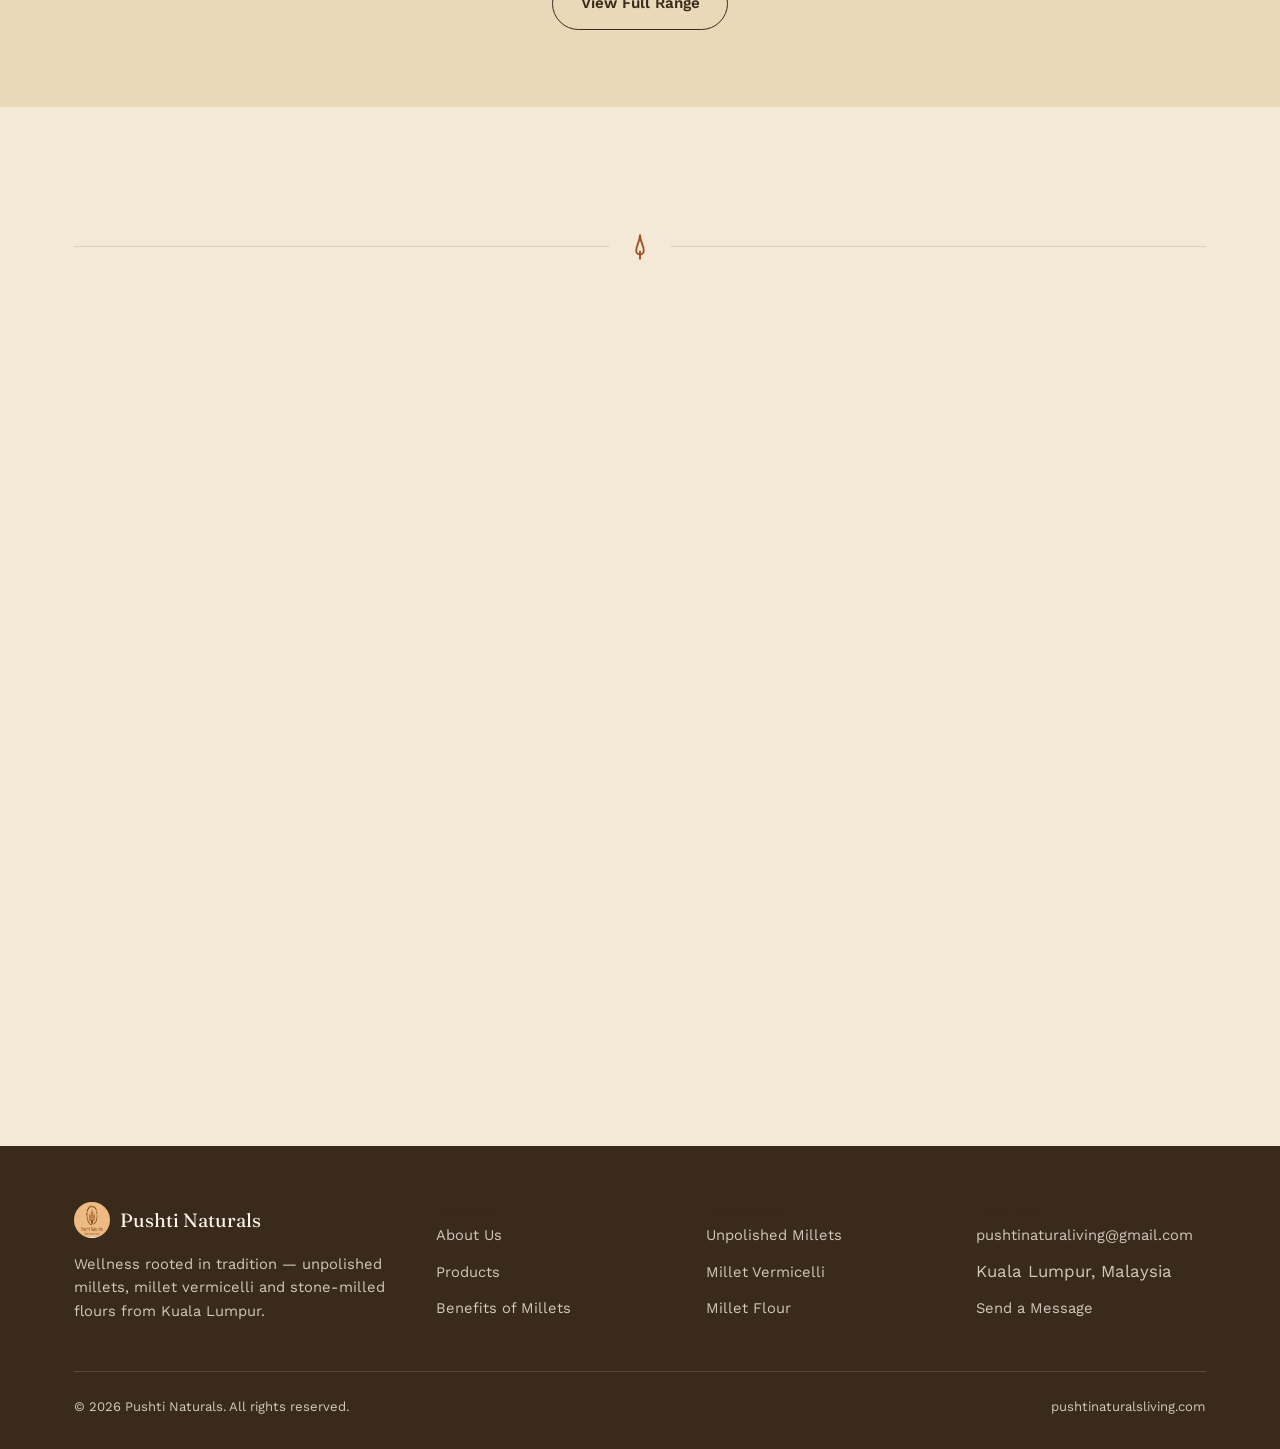
==== commit 0893ae7f: "Fix formatting issues in index.html" ====
--- a/index.html
+++ b/index.html
@@ -1,4 +1,3 @@
-
 <!DOCTYPE html>
 <html lang="en">
 <head>
